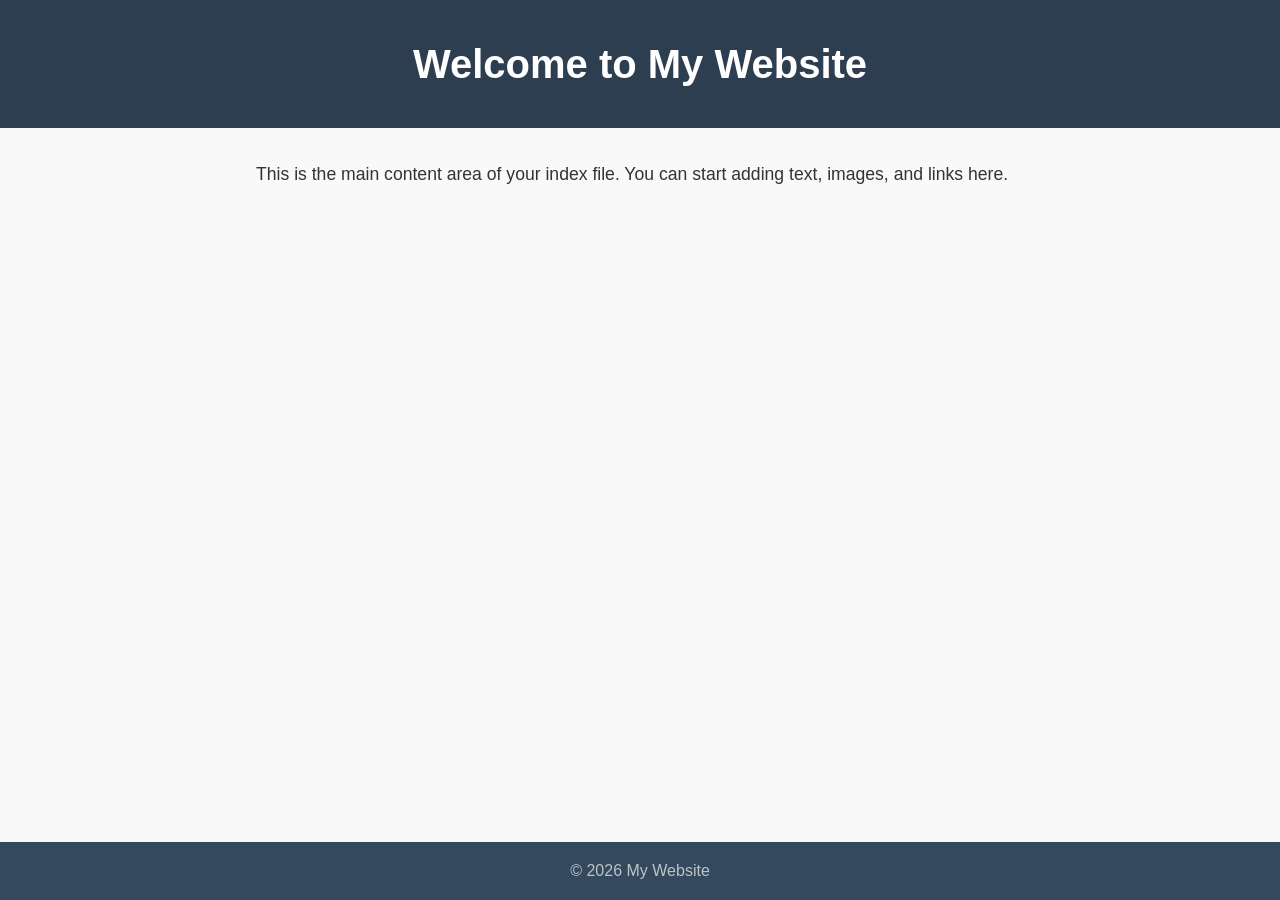
==== firmware/httproot/index.html @ 78dc1ff0 "Firmware: Initial access point/webserver working" ====
<!DOCTYPE html>
<html lang="en">
    <head>
        <meta charset="UTF-8">
        <meta name="viewport" content="width=device-width, initial-scale=1.0">
        <title>My First Website</title>
        <link rel="stylesheet" href="style.css">
    </head>
    <body>
        <header>
            <h1>Welcome to My Website</h1>
        </header>
        <main>
            <p>This is the main content area of your index file. You can start adding text, images, and links here.</p>
        </main>
        <footer>
            <p>&copy; 2026 My Website</p>
        </footer>
    </body>
</html>
---- firmware/httproot/style.css ----
/* 1. Global Reset & Box Model */
* {
    margin: 0;
    padding: 0;
    box-sizing: border-box;
}

/* 2. Global Typography & Colors */
body {
    font-family: -apple-system, BlinkMacSystemFont, "Segoe UI", Roboto, Helvetica, Arial, sans-serif;
    line-height: 1.6;
    color: #333333;
    background-color: #f9f9f9;
    display: flex;
    flex-direction: column;
    min-height: 100vh;
}

/* 3. Header Styling */
header {
    background-color: #2c3e50;
    color: #ffffff;
    padding: 2rem;
    text-align: center;
}

header h1 {
    font-size: 2.5rem;
}

/* 4. Main Content Area Layout */
main {
    flex: 1;
    max-width: 800px;
    width: 100%;
    margin: 2rem auto;
    padding: 0 1rem;
}

main p {
    font-size: 1.1rem;
    margin-bottom: 1rem;
}

/* 5. Footer Layout styling */
footer {
    background-color: #34495e;
    color: #bdc3c7;
    text-align: center;
    padding: 1rem;
    margin-top: auto;
}
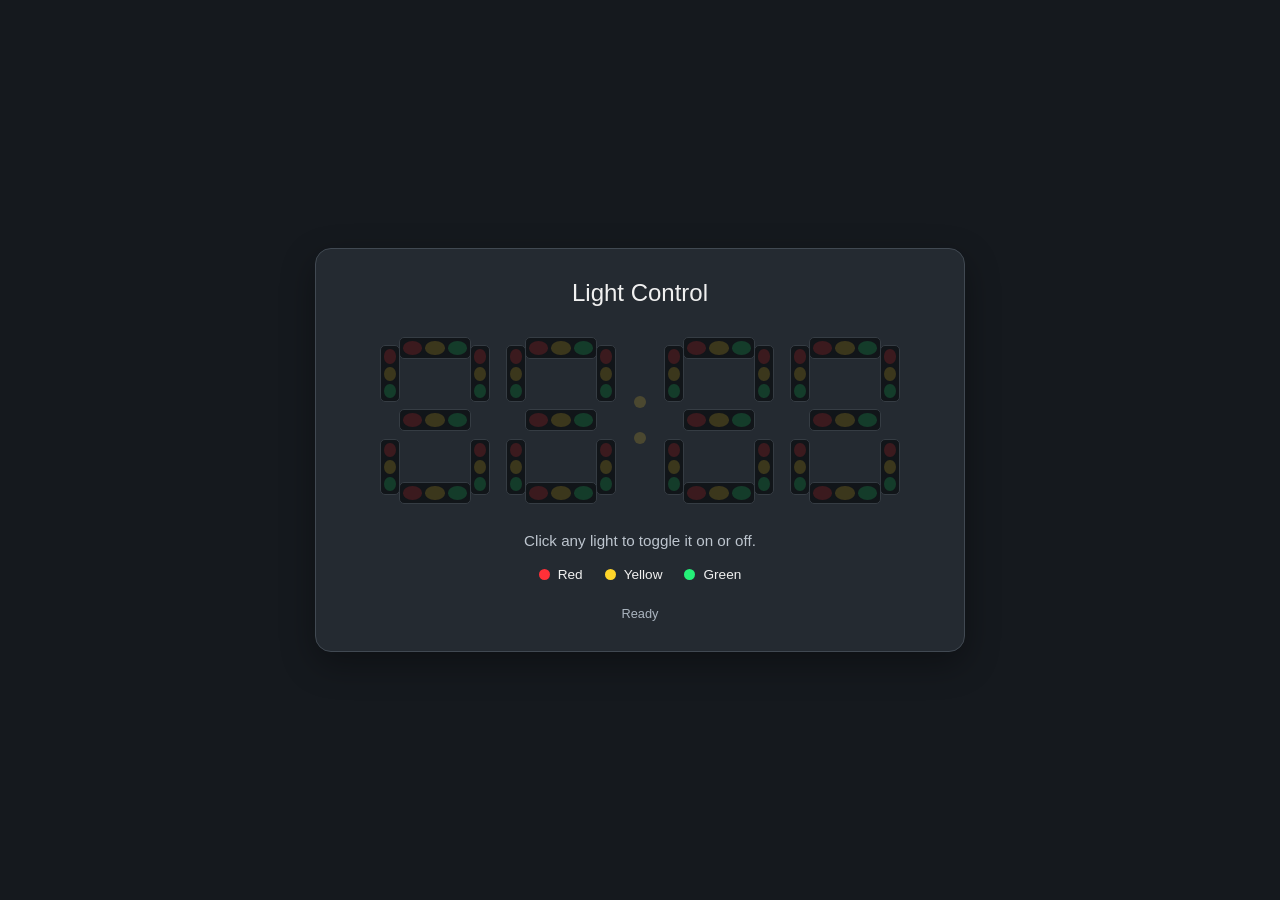
==== commit 42cbcdba: "Add README.MD, implement full test web page" ====
--- a/firmware/httproot/index.html
+++ b/firmware/httproot/index.html
@@ -1,20 +1,55 @@
+
 <!DOCTYPE html>
 <html lang="en">
-    <head>
-        <meta charset="UTF-8">
-        <meta name="viewport" content="width=device-width, initial-scale=1.0">
-        <title>My First Website</title>
-        <link rel="stylesheet" href="style.css">
-    </head>
-    <body>
-        <header>
-            <h1>Welcome to My Website</h1>
-        </header>
-        <main>
-            <p>This is the main content area of your index file. You can start adding text, images, and links here.</p>
-        </main>
-        <footer>
-            <p>&copy; 2026 My Website</p>
-        </footer>
-    </body>
-</html>+<head>
+    <meta charset="UTF-8">
+    <meta name="viewport" content="width=device-width, initial-scale=1.0">
+    <title>Segment Light Control</title>
+    <link rel="stylesheet" href="style.css">
+    <script src="script.js" defer></script>
+</head>
+<body>
+    <main class="panel">
+        <h1>Light Control</h1>
+
+        <div class="clock" aria-label="Interactive light display">
+            <div class="digit" data-digit="0"></div>
+            <div class="digit" data-digit="1"></div>
+
+            <div class="colon" aria-label="Colon lights">
+                <button
+                    type="button"
+                    class="colon-dot light"
+                    data-light-id="X0"
+                    aria-label="Colon light X0"
+                    aria-pressed="false"
+                    title="X0"
+                ></button>
+                <button
+                    type="button"
+                    class="colon-dot light"
+                    data-light-id="X1"
+                    aria-label="Colon light X1"
+                    aria-pressed="false"
+                    title="X1"
+                ></button>
+            </div>
+
+            <div class="digit" data-digit="2"></div>
+            <div class="digit" data-digit="3"></div>
+        </div>
+
+        <p class="instructions">
+            Click any light to toggle it on or off.
+        </p>
+
+        <div class="legend">
+            <span><i class="legend-light red"></i> Red</span>
+            <span><i class="legend-light yellow"></i> Yellow</span>
+            <span><i class="legend-light green"></i> Green</span>
+        </div>
+
+        <p id="api-status" role="status">Ready</p>
+    </main>
+</body>
+</html>
--- a/firmware/httproot/style.css
+++ b/firmware/httproot/style.css
@@ -1,52 +1,217 @@
-/* 1. Global Reset & Box Model */
 * {
+    box-sizing: border-box;
+}
+
+body {
     margin: 0;
+    min-height: 100vh;
+    display: flex;
+    align-items: center;
+    justify-content: center;
+    padding: 20px;
+    background: #15191e;
+    color: #f0f0f0;
+    font-family: Arial, sans-serif;
+}
+
+.panel {
+    width: 100%;
+    max-width: 650px;
+    padding: 30px 20px;
+    text-align: center;
+    background: #242a31;
+    border: 1px solid #414952;
+    border-radius: 16px;
+    box-shadow: 0 12px 35px #0005;
+}
+
+h1 {
+    margin: 0 0 30px;
+    font-size: 1.5rem;
+    font-weight: 500;
+}
+
+.clock {
+    display: flex;
+    align-items: center;
+    justify-content: center;
+    gap: clamp(5px, 2vw, 16px);
+}
+
+.digit {
+    position: relative;
+    flex: 0 1 110px;
+    width: 110px;
+    aspect-ratio: 0.66;
+    max-width: 110px;
+}
+
+.segment {
+    position: absolute;
+    display: flex;
+    align-items: center;
+    justify-content: center;
+    gap: 3px;
+    padding: 3px;
+    background: #111519;
+    border: 1px solid #353c43;
+    border-radius: 5px;
+}
+
+/* Horizontal segments: A, G, D */
+.segment.a,
+.segment.g,
+.segment.d {
+    left: 17%;
+    width: 66%;
+    height: 13%;
+}
+
+/* Vertical segments: B, C, E, F */
+.segment.b,
+.segment.c,
+.segment.e,
+.segment.f {
+    width: 18%;
+    height: 34%;
+    flex-direction: column;
+}
+
+.segment.a { top: 0; }
+.segment.g { top: 43.5%; }
+.segment.d { bottom: 0; }
+
+.segment.f { left: 0; top: 5%; }
+.segment.b { right: 0; top: 5%; }
+.segment.e { left: 0; bottom: 5%; }
+.segment.c { right: 0; bottom: 5%; }
+
+.light {
+    appearance: none;
+    -webkit-appearance: none;
+    flex: 1 1 0;
+    min-width: 0;
+    min-height: 0;
+    width: 100%;
+    height: 100%;
     padding: 0;
-    box-sizing: border-box;
-}
-
-/* 2. Global Typography & Colors */
-body {
-    font-family: -apple-system, BlinkMacSystemFont, "Segoe UI", Roboto, Helvetica, Arial, sans-serif;
-    line-height: 1.6;
-    color: #333333;
-    background-color: #f9f9f9;
+    border: 0;
+    border-radius: 50%;
+    cursor: pointer;
+    opacity: 0.18;
+    transition: opacity 0.12s, box-shadow 0.12s;
+}
+
+.light.red {
+    background: #ff3038;
+    color: #ff3038;
+}
+
+.light.yellow {
+    background: #ffd52a;
+    color: #ffd52a;
+}
+
+.light.green {
+    background: #25f078;
+    color: #25f078;
+}
+
+.light.on {
+    opacity: 1;
+    box-shadow: 0 0 7px currentColor, 0 0 14px currentColor;
+}
+
+.light:focus-visible {
+    outline: 2px solid white;
+    outline-offset: 2px;
+    z-index: 2;
+}
+
+/* Clickable colon lights */
+.colon {
     display: flex;
     flex-direction: column;
-    min-height: 100vh;
-}
-
-/* 3. Header Styling */
-header {
-    background-color: #2c3e50;
-    color: #ffffff;
-    padding: 2rem;
-    text-align: center;
-}
-
-header h1 {
-    font-size: 2.5rem;
-}
-
-/* 4. Main Content Area Layout */
-main {
-    flex: 1;
-    max-width: 800px;
-    width: 100%;
-    margin: 2rem auto;
-    padding: 0 1rem;
-}
-
-main p {
-    font-size: 1.1rem;
-    margin-bottom: 1rem;
-}
-
-/* 5. Footer Layout styling */
-footer {
-    background-color: #34495e;
-    color: #bdc3c7;
-    text-align: center;
-    padding: 1rem;
-    margin-top: auto;
-}
+    justify-content: center;
+    align-items: center;
+    gap: 24px;
+    padding: 0 2px;
+}
+
+.colon-dot {
+    flex: 0 0 auto;
+    width: clamp(8px, 1.5vw, 12px);
+    height: clamp(8px, 1.5vw, 12px);
+    padding: 0;
+    border: 0;
+    border-radius: 50%;
+    background: #ffd52a;
+    color: #ffd52a;
+    opacity: 0.18;
+    cursor: pointer;
+}
+
+.colon-dot.on {
+    opacity: 1;
+    box-shadow: 0 0 7px currentColor, 0 0 14px currentColor;
+}
+
+.instructions {
+    margin: 28px 0 18px;
+    color: #bdc5ce;
+    font-size: 0.95rem;
+}
+
+.legend {
+    display: flex;
+    justify-content: center;
+    flex-wrap: wrap;
+    gap: 22px;
+    font-size: 0.85rem;
+}
+
+.legend span {
+    display: flex;
+    align-items: center;
+    gap: 8px;
+}
+
+.legend-light {
+    width: 11px;
+    height: 11px;
+    border-radius: 50%;
+}
+
+.legend-light.red { background: #ff3038; }
+.legend-light.yellow { background: #ffd52a; }
+.legend-light.green { background: #25f078; }
+
+#api-status {
+    min-height: 1.2em;
+    margin: 24px 0 0;
+    color: #aab4bf;
+    font-size: 0.8rem;
+}
+
+@media (max-width: 420px) {
+    .panel {
+        padding: 24px 10px;
+    }
+
+    .clock {
+        gap: 5px;
+    }
+
+    .digit {
+        min-width: 0;
+    }
+
+    .segment {
+        gap: 2px;
+        padding: 2px;
+    }
+
+    .colon {
+        gap: 18px;
+    }
+}
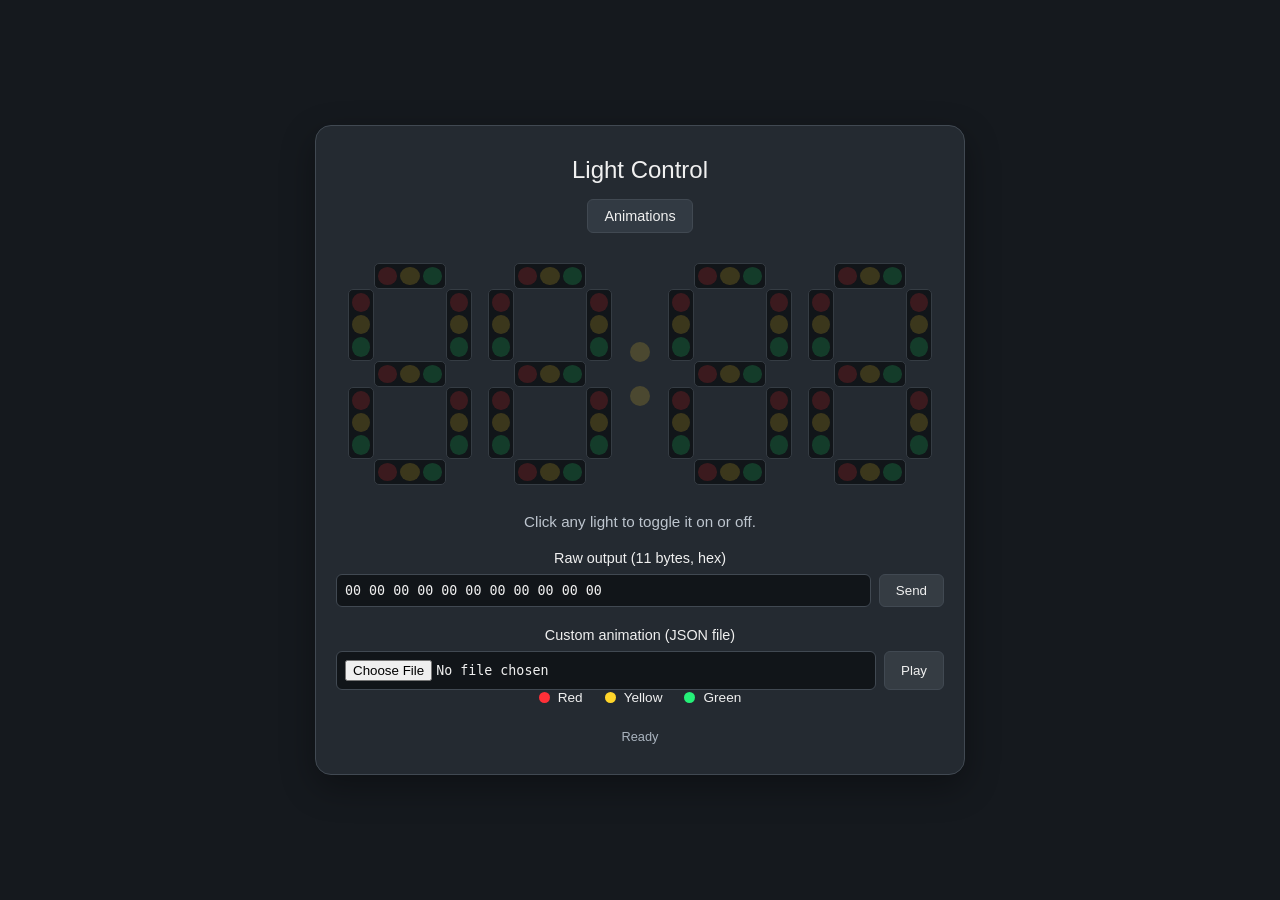
==== commit 74162b32: "Animation interface finished. Editor implemented. Added some sample animations." ====
--- a/firmware/httproot/index.html
+++ b/firmware/httproot/index.html
@@ -11,6 +11,10 @@
 <body>
     <main class="panel">
         <h1>Light Control</h1>
+
+        <nav>
+            <a href="animations.html">Animations</a>
+        </nav>
 
         <div class="clock" aria-label="Interactive light display">
             <div class="digit" data-digit="0"></div>
@@ -43,6 +47,32 @@
             Click any light to toggle it on or off.
         </p>
 
+        <form id="hex-form" class="hex-form" novalidate>
+            <label for="hex-input">Raw output (11 bytes, hex)</label>
+            <div class="hex-row">
+                <input
+                    id="hex-input"
+                    type="text"
+                    autocomplete="off"
+                    spellcheck="false"
+                    placeholder="00 00 00 00 00 00 00 00 00 00 00"
+                >
+                <button type="submit">Send</button>
+            </div>
+        </form>
+
+        <form id="animation-form" class="hex-form" novalidate>
+            <label for="animation-file">Custom animation (JSON file)</label>
+            <div class="hex-row">
+                <input
+                    id="animation-file"
+                    type="file"
+                    accept=".json,application/json"
+                >
+                <button type="submit">Play</button>
+            </div>
+        </form>
+
         <div class="legend">
             <span><i class="legend-light red"></i> Red</span>
             <span><i class="legend-light yellow"></i> Yellow</span>
--- a/firmware/httproot/style.css
+++ b/firmware/httproot/style.css
@@ -26,11 +26,32 @@
 }
 
 h1 {
-    margin: 0 0 30px;
+    margin: 0 0 15px;
     font-size: 1.5rem;
     font-weight: 500;
 }
 
+nav {
+    display: flex;
+    justify-content: center;
+    gap: 10px;
+    margin-bottom: 30px;
+}
+
+nav a {
+    padding: 8px 16px;
+    color: #f0f0f0;
+    background: #323a43;
+    border: 1px solid #414952;
+    border-radius: 6px;
+    font-size: 0.9rem;
+    text-decoration: none;
+}
+
+nav a:hover {
+    background: #3f4953;
+}
+
 .clock {
     display: flex;
     align-items: center;
@@ -40,10 +61,11 @@
 
 .digit {
     position: relative;
-    flex: 0 1 110px;
-    width: 110px;
-    aspect-ratio: 0.66;
-    max-width: 110px;
+    flex: 0 1 124px;
+    width: 124px;
+    height: 222px;
+    aspect-ratio: 0.5585;
+    max-width: 124px;
 }
 
 .segment {
@@ -58,13 +80,14 @@
     border-radius: 5px;
 }
 
-/* Horizontal segments: A, G, D */
+/* Segment sizes */
+
+/* Horizontal segments: A, D, G */
 .segment.a,
-.segment.g,
-.segment.d {
-    left: 17%;
-    width: 66%;
-    height: 13%;
+.segment.d,
+.segment.g {
+    width: 72px; /* 3+20+3+20+3+20+3 */
+    height: 26px; /* 3+20+3 */
 }
 
 /* Vertical segments: B, C, E, F */
@@ -72,19 +95,27 @@
 .segment.c,
 .segment.e,
 .segment.f {
-    width: 18%;
-    height: 34%;
+    width: 26px; /* 3+20+3+20+3+20+3 */
+    height: 72px; /* 3+20+3 */
+}
+
+/* Segment positioning */
+
+.segment.a { top: 0;     left: 26px; } /* 0,           26 */
+.segment.b { top: 26px;  left: 98px; } /* 26,          72+26 */
+.segment.c { top: 124px; left: 98px; } /* 26+72+26,    72+26 */
+.segment.d { top: 196px; left: 26px; } /* 26+72+26+72, 26 */
+.segment.e { top: 124px; left: 0px;  } /* 26+72+26,    0 */
+.segment.f { top: 26px;  left: 0px;  } /* 26,          0 */
+.segment.g { top: 98px;  left: 26px; } /* 26+72,       26 */
+
+/* Vertical segments: B, C, E, F */
+.segment.b,
+.segment.c,
+.segment.e,
+.segment.f {
     flex-direction: column;
 }
-
-.segment.a { top: 0; }
-.segment.g { top: 43.5%; }
-.segment.d { bottom: 0; }
-
-.segment.f { left: 0; top: 5%; }
-.segment.b { right: 0; top: 5%; }
-.segment.e { left: 0; bottom: 5%; }
-.segment.c { right: 0; bottom: 5%; }
 
 .light {
     appearance: none;
@@ -140,8 +171,8 @@
 
 .colon-dot {
     flex: 0 0 auto;
-    width: clamp(8px, 1.5vw, 12px);
-    height: clamp(8px, 1.5vw, 12px);
+    width: 20px;
+    height: 20px;
     padding: 0;
     border: 0;
     border-radius: 50%;
@@ -214,4 +245,42 @@
     .colon {
         gap: 18px;
     }
-}+}
+.hex-form {
+    margin-top: 20px;
+}
+
+.hex-form label {
+    display: block;
+    margin-bottom: 8px;
+    font-size: 0.9rem;
+}
+
+.hex-row {
+    display: flex;
+    gap: 8px;
+}
+
+.hex-row input {
+    flex: 1;
+    min-width: 0;
+    padding: 8px;
+    font-family: monospace;
+    color: #f0f0f0;
+    background: #111519;
+    border: 1px solid #414952;
+    border-radius: 6px;
+}
+
+.hex-row input.invalid {
+    border-color: #e04848;
+}
+
+.hex-row button {
+    padding: 8px 16px;
+    color: #f0f0f0;
+    background: #353c43;
+    border: 1px solid #414952;
+    border-radius: 6px;
+    cursor: pointer;
+}
